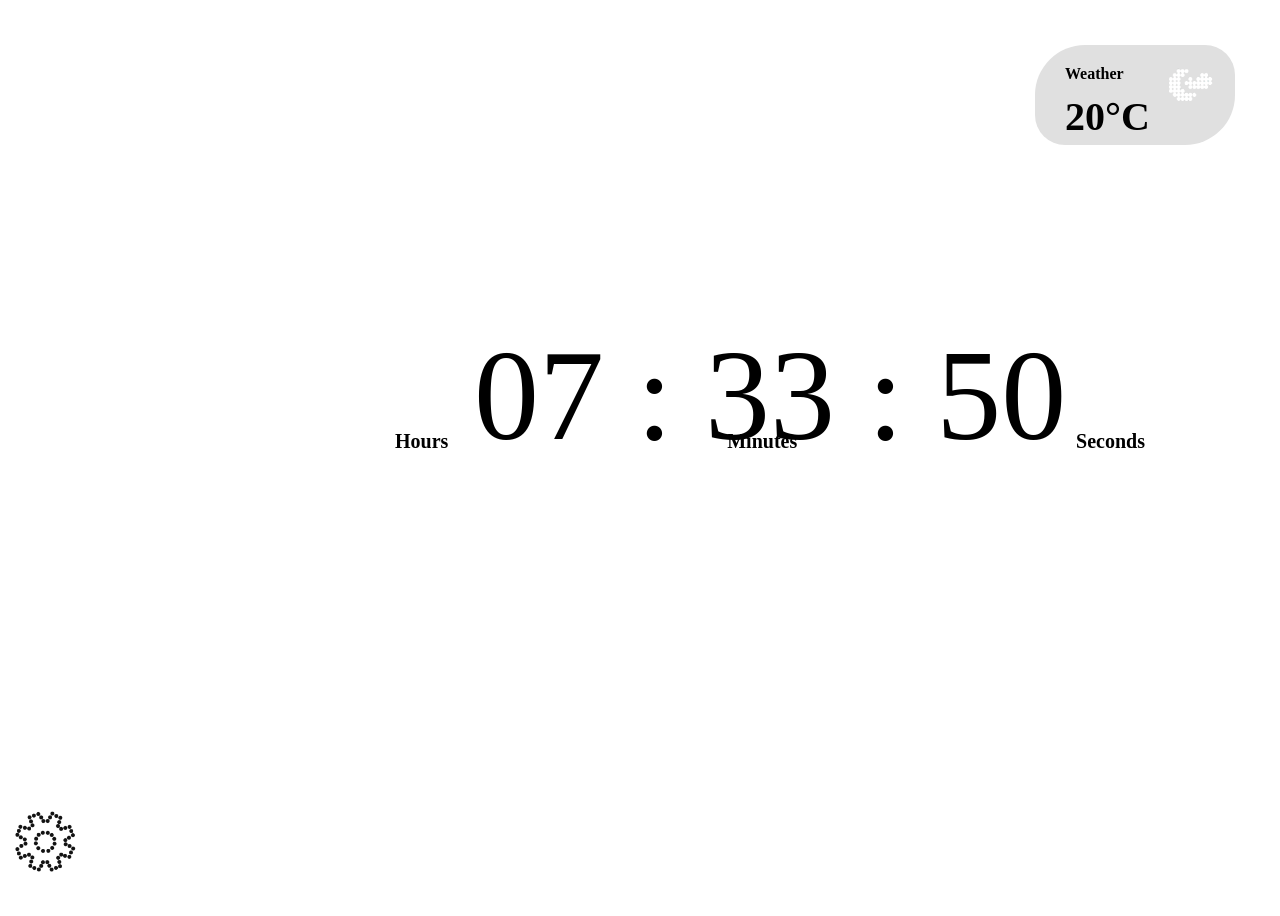
==== index.html @ 51e3089b "Update index.html" ====
<!DOCTYPE html>
<html lang="en">
<head>
    <meta charset="UTF-8">
    <meta name="viewport" content="width=device-width, initial-scale=1.0">
    <title>my clock</title>
    <link rel="stylesheet" href="clock.css">
</head>
<body>
    <div class="container">
        <h1 id="time">
            <span id="hrs"></span> :
            <span id="mins">00</span> :
            <span id="secs">00</span>
        </h1>
        <div class="name">
            <h4 class="hour">Hours</h4>
            <h4 class="minutes">Minutes</h4>
            <h4 class="seconds">Seconds</h4>
        </div>
    </div>
    <div class="weather">
        <h4 id="weatherTitle">Weather</h4>
        <img src="weather_night.png" id="weatherImg">
        <h1 id="temperature">20°C</h1>
    </div>
    <div id="pomodoro">
        <h1 id="timer">
            <span id="timerMinutes">25</span> :
            <span id="timerSeconds">00</span>
        </h1>
        <div class="name2">
            <h4 class="minutes">Minutes</h4>
            <h4 class="seconds">Seconds</h4>
        </div>
        <div id="controls2">
            <button id="start" onclick="updateTimer('start')" class="controlBtns2">Start</button>
            <button id="pause" onclick="updateTimer('pause')" class="controlBtns2">Pause</button>
            <img id="reset" src="restart symbol(black).png" alt="" onclick="updateTimer('reset')">
            <img id="edit" src="edit.png" alt="" onclick="menu()">
        </div>
    </div>
    <div class="option">
        <div class="pomodoroWrapper">
            <button id="theme" class="optionBtns" onclick="changeTheme()">Toggle Theme</button>
            <button id="change" class="optionBtns" onclick="goAway()">Pomodoro</button>
        </div>
        <img src="settings.png" alt="" id="settings">
    </div>
    <div class="background">

    </div>
    <div id="editOptions">
        <div id="menu">
            <button id="forTime" class="menuBtn">Pomodoro</button>
        </div>
        <div id="menuInterface">
            <div id="forTimeInterface">
                <img src="cross.png" alt="" id="cut" onclick="exitMenu()">
                <div id="timeEdit">
                    <div id="timeEditContainer">
                        <div>
                            <input type="number" id="userDefinedHrs" class="timeEditInput" value="00">
                            <h6 class="timeEditCaptions">Hrs</h6>
                        </div>
                        <div>
                            <input type="number" id="userDefinedMins" class="timeEditInput" value="25">
                            <h6 class="timeEditCaptions">Mins</h6>
                        </div>
                        <div>
                            <input type="number" id="userDefinedSecs" class="timeEditInput" value="00">
                            <h6 class="timeEditCaptions">Secs</h6>
                        </div>
                    </div>
                    <button id="update" onclick="updateValue()">Update</button>
                </div>
            </div>
        </div>
    </div>
    <script src="clock.js"></script>
</body>
</html>
---- clock.css ----
body {
    /* background: #000000; */
    /* background: linear-gradient(180deg, rgba(0, 0, 0, 1) 0%, rgba(255, 255, 255, 1) 100%); */
    background-color: white;
    min-height: 100vh;
    max-height: 100vh;
    align-items: center;
    font-family: "LED Counter 7";
    transition: all 0.6s ease-in-out;
    color: black;
}
.container {
    /* border: 2px solid  black; */
    position: absolute;
    top: 30vh;
    left: 30vh;
    height: 250px;
    width: 1000px;
    margin-top: 50px;
    transition: all 0.8s cubic-bezier(0.25, 1, 0.5, 1);
}

.container.show{
    height : 100px;
    width : 500px;
    top : 80vh;
    left :60vh;
    transition: all 0.8s cubic-bezier(0.25, 1, 0.5, 1);
}
#time {
    font-family: "LED Counter 7";
    font-weight: normal;
    font-size: 130px;
    height: 110px;
    text-align: center;
    margin: auto;
    /* border: 1px solid blue; */
    transition: all 0.8s cubic-bezier(0.25, 1, 0.5, 1);
}
#time.show {
    font-size: 50px;
    height: 50px;
    transition: all 0.8s cubic-bezier(0.25, 1, 0.5, 1);
}
.name {
    display: flex;
    flex-direction: row;
    justify-content: space-between;
    width: 750px; 
    margin: auto;
    font-family: "LED Counter 7";
    font-size: 20px;
    /* border: 2px solid red; */
    transition: all 0.8s cubic-bezier(0.25, 1, 0.5, 1);;
}
.name.show{
    width: 300px;
    height:30px;
    font-size:  15px;
    margin-right:  auto;
    margin-left: auto;
    transition: all 0.8s cubic-bezier(0.25, 1, 0.5, 1);
}


.weather {
    height: 100px;
    width: 200px;
    background-color: #E0E0E0;
    position: absolute;
    /* border: 1px solid red; */
    top: 5vh;
    color: black;
    right: 5vh;
    border-top-left-radius: 50px;
    border-bottom-right-radius: 50px;
    border-top-right-radius: 30px;
    border-bottom-left-radius: 30px;
    transition: all 0.5s ease-in-out, bottom 0.5s ease-in-out;
}
#weatherTitle {
    margin-left: 30px;
    margin-bottom: 0px;
    margin-top: 20px;
    transition: all 0.3s ease-in-out;
}
#weatherImg  {
    width: 50px;
    position: absolute;
    top:20px;
    right: 20px;
    object-fit: cover;
    object-position: center;
}
#temperature {
    margin-left: 30px;
    margin-top: 10px;
    font-size: 40px;
    transition: all 0.3s ease-in-out;
}

h4{
    margin-top: 0px;
}

#pomodoro {
    position: absolute;
    display: flex;
    flex-direction: column;
    align-items: center;
    top: 40vh;
    left: 49vh;
    margin: auto;
    width: 700px;
    height: 30vh;
    opacity: 0;
    transform: scale(0.8);
    pointer-events: none;
    transition: all 0.3s ease-in-out;
    /* border: 1px solid red; */
}
#pomodoro.show {
    opacity: 1;
    transform: scale(1);
    transition: all 1s ease-in-out;
    pointer-events: auto;
}

#controls2 {
    /* border: 1px solid red; */
    width: 45vh;
    display: flex;
    justify-content: space-evenly;
    align-items: center;
}
#timer {
    font-family: "LED Counter 7";
    font-weight: normal;
    font-size: 130px;
    height: 110px;
    text-align: center;
    margin: auto;
    /* border: 1px solid blue; */
    transition: all 0.6s ease-in-out;
}
.name2 {
    display: flex;
    flex-direction: row;
    justify-content: space-evenly;
    width: 700px; 
    gap: 140px;
    font-family: "LED Counter 7";
    font-size: 20px;
    /* border: 2px solid red; */
    transition: all 0.6s ease-in-out;
}
.controlBtns {
    height: 7vh;
    width: 14vh;
    border-radius: 25vh;
    background-color: black;
    color:white;
    font-family: 'LED Counter 7';
    font-size: 2vh;

}
.controlBtns2 {
    height: 7vh;
    width: 14vh;
    border-radius: 25vh;
    border: 2px solid black;
    background-color: white;
    color:black;
    font-family: 'LED Counter 7';
    font-size: 3vh;
    transition: all 0.6s ease-in-out;
}
#reset {
    width: 7vh;
    height: 6.4vh;
    /* border: 1px solid red; */
}
#reset:hover {
    cursor: pointer;
    transform: rotate(10deg);
    transition: all 0.3s ease-in-out;
}
#reset.rotate360 {
    transform: rotate(360deg);
    transition: all 0.6s ease-in; 
}
#edit {
    width: 7vh;
    height: 6.4vh;
    /* border: 1px solid red; */
}
#edit:hover {
    cursor: pointer;
    transform: rotate(10deg);
    transition: all 0.3s ease-in-out;
}
#edit.rotate360 {
    transform: rotate(360deg);
    transition: all 0.6s ease-in; 
}
.controlBtns:hover {
    scale: 1.05;
    transition: 0.3s ease-in-out;
    cursor:pointer;
}
.controlBtns2:hover {
    scale: 1.05;
    transition: 0.3s ease-in-out;
    cursor:pointer;
}
.controls {
    display: flex;
    flex-direction: column;
    justify-content: space-evenly;
    width: 16vh;
    height: 15vh;
    /* border: 1px solid green; */
    opacity: 0;
    pointer-events: none;
    transform: translateY(50px);
    transition: all 0.8s ease-in-out;
}
.controls.show {
    opacity: 1;
    transform: translateY(0px);
    pointer-events: auto;
}
#settings {
    height: 8vh;
    transform: rotate(0deg);
    transition: all 0.3s ease-in-out;
}
#settings:hover {
    cursor: pointer;
    transform: rotate(10deg);
}
.pomodoroWrapper {
    border: 2px solid black;
    border-radius: 2vh;
    width: 30vh;
    /* height: 20vh; */
    display: flex;
    flex-direction: column;
    opacity: 0;
    transition: all 0.5s ease-in-out;
}
.pomodoroWrapper.show {
    opacity: 1;
}
.option {
    height: 20vh;
    width: 35vh;
    /* border: 1px solid blueviolet; */
    position: absolute;
    bottom: 1vh;
    left: 1vh;
}

.optionBtns  {
    height: 5vh;
    text-align: left;
    padding-left: 2vh;
    font-family: "LED Counter 7";
    font-weight: bold;
    background: none;
    border: NONE;
    transition: all 0.5s ease-in-out;
}
.optionBtns:hover {
    cursor: pointer;
}

#editOptions {
    position: fixed;
    top: 50%;
    left: 50%;
    transform: translate(-50%, -50%);
    height: 30vh;
    width: 50vh;
    border: 1px solid black;
    border-radius: 10px;
    background-color: white;
    display: flex;
    overflow: hidden;
    box-shadow: 5px 5px 20px 5px black;
    opacity: 0;
    pointer-events: none;
    transition: all 0.5s ease-in-out;
}
#editOptions.show {
    opacity: 1;
    pointer-events: all;
}

.background {
    height: 100vh;
    width: 100vw;
    /* border: 5px solid red; */
    backdrop-filter: blur(5px);
    opacity: 0;
    pointer-events: none;
    transition: all 0.3s ease-in-out;
}
.background.show {
    opacity: 1;
    pointer-events: all;
}
#menu {
    width: 30%;
    background-color: black;
    color: white;
    /* border:1px solid red; */
}
#menuInterface {
    width: 70%;
    background-color: rgb(68, 68, 68);
    /* border:1px solid red; */
}
#forTime{
    background-color: black;
    border: none;
}
.menuBtn {
    color: white;
    font-family: "LED Counter 7";
    font-size: 2vh;
    padding-top: 2vh;
    padding-left: 2vh;
}
.menuBtn:hover {
    cursor: pointer;
    
}
#forTimeInterface {
    height: 100%;
    width: 100%;
    background-color: none;
}
#timeEdit{
    display: flex;
    flex-direction: column;
    align-items: center;
    width: 70%;
    height: 40%;
    margin-top: 2vh;
    margin-left: 2vh;
    /* border: 1px solid red; */
}
.timeEditInput {
    width: 50px;
    height: 20px;
    border: 1px solid black;
    border-radius: 5px;
    text-align: right;
    font-size: medium;
}
.timeEditCaptions{
    text-align: center;
    width: 40px;
    margin-top: 2px;
    margin-left: 7px;
    color: white;
    font-weight: normal;
    font-size: 15px;
    /* border: 1px solid lime; */
}
#update {
    border: 1px solid black;
    background-color: black;
    border-radius: 20px;
    height: 30px;
    width: 100px;
    color: white;
    font-family: "LED Counter 7";
}
#update {
    cursor: pointer;
}
#cut {
    position: absolute;
    height: 3vh;
    top: 1vh;
    right: 1vh;
    cursor: pointer;
}
#timeEditContainer {
    display: flex;
    justify-content: space-around;
    height: 7vh;
    width: 100%;
    /* border: 1px solid blue; */
}
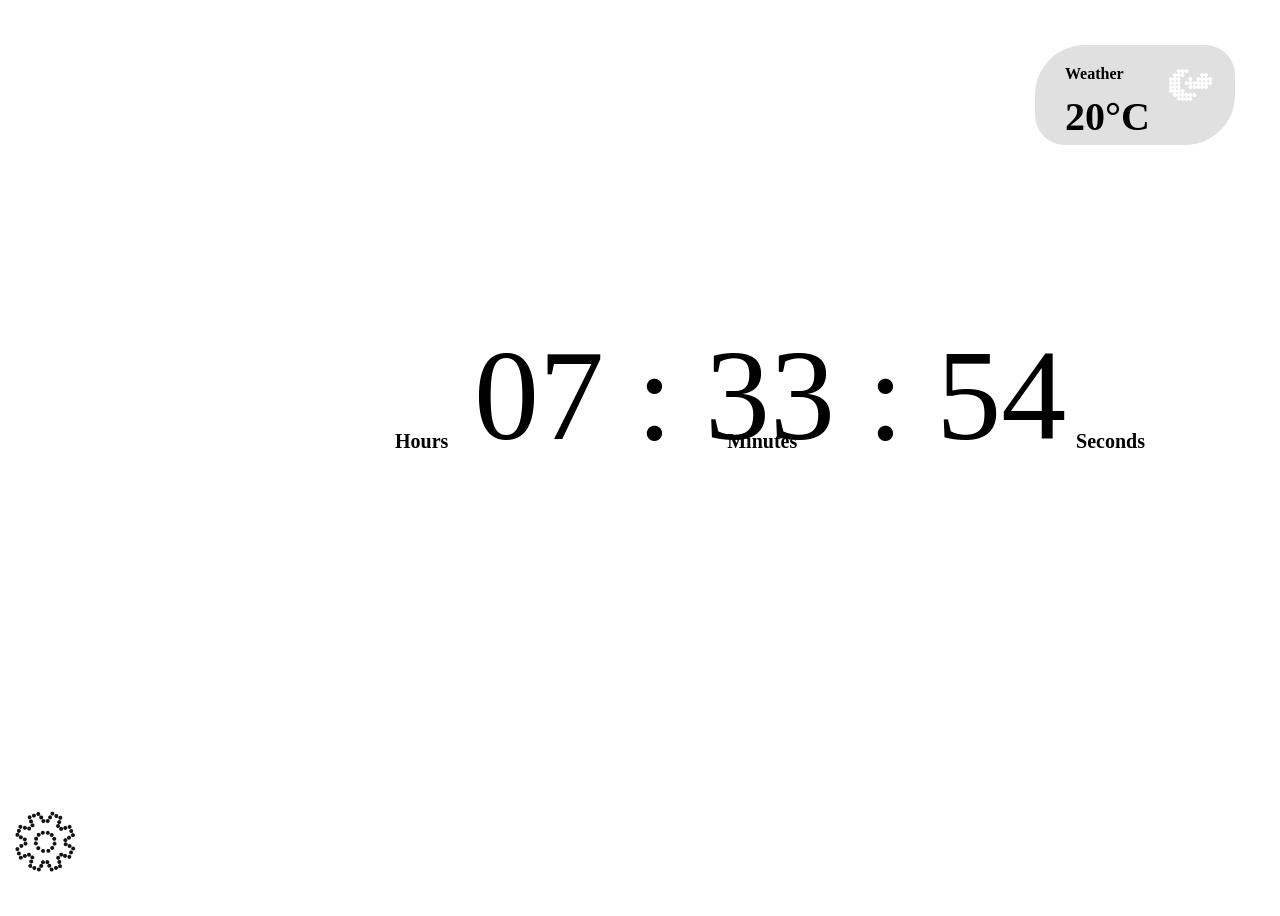
==== commit e3c06b0a: "Repaired the path to CSS and JS file" ====
--- a/index.html
+++ b/index.html
@@ -4,7 +4,7 @@
     <meta charset="UTF-8">
     <meta name="viewport" content="width=device-width, initial-scale=1.0">
     <title>my clock</title>
-    <link rel="stylesheet" href="clock.css">
+    <link rel="stylesheet" href="/CSS/clock.css">
 </head>
 <body>
     <div class="container">
@@ -77,6 +77,6 @@
             </div>
         </div>
     </div>
-    <script src="clock.js"></script>
+    <script src="/JS/clock.js"></script>
 </body>
-</html>+</html>
--- a/CSS/clock.css
+++ b/CSS/clock.css
@@ -0,0 +1,397 @@
+body {
+    /* background: #000000; */
+    /* background: linear-gradient(180deg, rgba(0, 0, 0, 1) 0%, rgba(255, 255, 255, 1) 100%); */
+    background-color: white;
+    min-height: 100vh;
+    max-height: 100vh;
+    align-items: center;
+    font-family: "LED Counter 7";
+    transition: all 0.6s ease-in-out;
+    color: black;
+}
+.container {
+    /* border: 2px solid  black; */
+    position: absolute;
+    top: 30vh;
+    left: 30vh;
+    height: 250px;
+    width: 1000px;
+    margin-top: 50px;
+    transition: all 0.8s cubic-bezier(0.25, 1, 0.5, 1);
+}
+
+.container.show{
+    height : 100px;
+    width : 500px;
+    top : 80vh;
+    left :60vh;
+    transition: all 0.8s cubic-bezier(0.25, 1, 0.5, 1);
+}
+#time {
+    font-family: "LED Counter 7";
+    font-weight: normal;
+    font-size: 130px;
+    height: 110px;
+    text-align: center;
+    margin: auto;
+    /* border: 1px solid blue; */
+    transition: all 0.8s cubic-bezier(0.25, 1, 0.5, 1);
+}
+#time.show {
+    font-size: 50px;
+    height: 50px;
+    transition: all 0.8s cubic-bezier(0.25, 1, 0.5, 1);
+}
+.name {
+    display: flex;
+    flex-direction: row;
+    justify-content: space-between;
+    width: 750px; 
+    margin: auto;
+    font-family: "LED Counter 7";
+    font-size: 20px;
+    /* border: 2px solid red; */
+    transition: all 0.8s cubic-bezier(0.25, 1, 0.5, 1);;
+}
+.name.show{
+    width: 300px;
+    height:30px;
+    font-size:  15px;
+    margin-right:  auto;
+    margin-left: auto;
+    transition: all 0.8s cubic-bezier(0.25, 1, 0.5, 1);
+}
+
+
+.weather {
+    height: 100px;
+    width: 200px;
+    background-color: #E0E0E0;
+    position: absolute;
+    /* border: 1px solid red; */
+    top: 5vh;
+    color: black;
+    right: 5vh;
+    border-top-left-radius: 50px;
+    border-bottom-right-radius: 50px;
+    border-top-right-radius: 30px;
+    border-bottom-left-radius: 30px;
+    transition: all 0.5s ease-in-out, bottom 0.5s ease-in-out;
+}
+#weatherTitle {
+    margin-left: 30px;
+    margin-bottom: 0px;
+    margin-top: 20px;
+    transition: all 0.3s ease-in-out;
+}
+#weatherImg  {
+    width: 50px;
+    position: absolute;
+    top:20px;
+    right: 20px;
+    object-fit: cover;
+    object-position: center;
+}
+#temperature {
+    margin-left: 30px;
+    margin-top: 10px;
+    font-size: 40px;
+    transition: all 0.3s ease-in-out;
+}
+
+h4{
+    margin-top: 0px;
+}
+
+#pomodoro {
+    position: absolute;
+    display: flex;
+    flex-direction: column;
+    align-items: center;
+    top: 40vh;
+    left: 49vh;
+    margin: auto;
+    width: 700px;
+    height: 30vh;
+    opacity: 0;
+    transform: scale(0.8);
+    pointer-events: none;
+    transition: all 0.3s ease-in-out;
+    /* border: 1px solid red; */
+}
+#pomodoro.show {
+    opacity: 1;
+    transform: scale(1);
+    transition: all 1s ease-in-out;
+    pointer-events: auto;
+}
+
+#controls2 {
+    /* border: 1px solid red; */
+    width: 45vh;
+    display: flex;
+    justify-content: space-evenly;
+    align-items: center;
+}
+#timer {
+    font-family: "LED Counter 7";
+    font-weight: normal;
+    font-size: 130px;
+    height: 110px;
+    text-align: center;
+    margin: auto;
+    /* border: 1px solid blue; */
+    transition: all 0.6s ease-in-out;
+}
+.name2 {
+    display: flex;
+    flex-direction: row;
+    justify-content: space-evenly;
+    width: 700px; 
+    gap: 140px;
+    font-family: "LED Counter 7";
+    font-size: 20px;
+    /* border: 2px solid red; */
+    transition: all 0.6s ease-in-out;
+}
+.controlBtns {
+    height: 7vh;
+    width: 14vh;
+    border-radius: 25vh;
+    background-color: black;
+    color:white;
+    font-family: 'LED Counter 7';
+    font-size: 2vh;
+
+}
+.controlBtns2 {
+    height: 7vh;
+    width: 14vh;
+    border-radius: 25vh;
+    border: 2px solid black;
+    background-color: white;
+    color:black;
+    font-family: 'LED Counter 7';
+    font-size: 3vh;
+    transition: all 0.6s ease-in-out;
+}
+#reset {
+    width: 7vh;
+    height: 6.4vh;
+    /* border: 1px solid red; */
+}
+#reset:hover {
+    cursor: pointer;
+    transform: rotate(10deg);
+    transition: all 0.3s ease-in-out;
+}
+#reset.rotate360 {
+    transform: rotate(360deg);
+    transition: all 0.6s ease-in; 
+}
+#edit {
+    width: 7vh;
+    height: 6.4vh;
+    /* border: 1px solid red; */
+}
+#edit:hover {
+    cursor: pointer;
+    transform: rotate(10deg);
+    transition: all 0.3s ease-in-out;
+}
+#edit.rotate360 {
+    transform: rotate(360deg);
+    transition: all 0.6s ease-in; 
+}
+.controlBtns:hover {
+    scale: 1.05;
+    transition: 0.3s ease-in-out;
+    cursor:pointer;
+}
+.controlBtns2:hover {
+    scale: 1.05;
+    transition: 0.3s ease-in-out;
+    cursor:pointer;
+}
+.controls {
+    display: flex;
+    flex-direction: column;
+    justify-content: space-evenly;
+    width: 16vh;
+    height: 15vh;
+    /* border: 1px solid green; */
+    opacity: 0;
+    pointer-events: none;
+    transform: translateY(50px);
+    transition: all 0.8s ease-in-out;
+}
+.controls.show {
+    opacity: 1;
+    transform: translateY(0px);
+    pointer-events: auto;
+}
+#settings {
+    height: 8vh;
+    transform: rotate(0deg);
+    transition: all 0.3s ease-in-out;
+}
+#settings:hover {
+    cursor: pointer;
+    transform: rotate(10deg);
+}
+.pomodoroWrapper {
+    border: 2px solid black;
+    border-radius: 2vh;
+    width: 30vh;
+    /* height: 20vh; */
+    display: flex;
+    flex-direction: column;
+    opacity: 0;
+    transition: all 0.5s ease-in-out;
+}
+.pomodoroWrapper.show {
+    opacity: 1;
+}
+.option {
+    height: 20vh;
+    width: 35vh;
+    /* border: 1px solid blueviolet; */
+    position: absolute;
+    bottom: 1vh;
+    left: 1vh;
+}
+
+.optionBtns  {
+    height: 5vh;
+    text-align: left;
+    padding-left: 2vh;
+    font-family: "LED Counter 7";
+    font-weight: bold;
+    background: none;
+    border: NONE;
+    transition: all 0.5s ease-in-out;
+}
+.optionBtns:hover {
+    cursor: pointer;
+}
+
+#editOptions {
+    position: fixed;
+    top: 50%;
+    left: 50%;
+    transform: translate(-50%, -50%);
+    height: 30vh;
+    width: 50vh;
+    border: 1px solid black;
+    border-radius: 10px;
+    background-color: white;
+    display: flex;
+    overflow: hidden;
+    box-shadow: 5px 5px 20px 5px black;
+    opacity: 0;
+    pointer-events: none;
+    transition: all 0.5s ease-in-out;
+}
+#editOptions.show {
+    opacity: 1;
+    pointer-events: all;
+}
+
+.background {
+    height: 100vh;
+    width: 100vw;
+    /* border: 5px solid red; */
+    backdrop-filter: blur(5px);
+    opacity: 0;
+    pointer-events: none;
+    transition: all 0.3s ease-in-out;
+}
+.background.show {
+    opacity: 1;
+    pointer-events: all;
+}
+#menu {
+    width: 30%;
+    background-color: black;
+    color: white;
+    /* border:1px solid red; */
+}
+#menuInterface {
+    width: 70%;
+    background-color: rgb(68, 68, 68);
+    /* border:1px solid red; */
+}
+#forTime{
+    background-color: black;
+    border: none;
+}
+.menuBtn {
+    color: white;
+    font-family: "LED Counter 7";
+    font-size: 2vh;
+    padding-top: 2vh;
+    padding-left: 2vh;
+}
+.menuBtn:hover {
+    cursor: pointer;
+    
+}
+#forTimeInterface {
+    height: 100%;
+    width: 100%;
+    background-color: none;
+}
+#timeEdit{
+    display: flex;
+    flex-direction: column;
+    align-items: center;
+    width: 70%;
+    height: 40%;
+    margin-top: 2vh;
+    margin-left: 2vh;
+    /* border: 1px solid red; */
+}
+.timeEditInput {
+    width: 50px;
+    height: 20px;
+    border: 1px solid black;
+    border-radius: 5px;
+    text-align: right;
+    font-size: medium;
+}
+.timeEditCaptions{
+    text-align: center;
+    width: 40px;
+    margin-top: 2px;
+    margin-left: 7px;
+    color: white;
+    font-weight: normal;
+    font-size: 15px;
+    /* border: 1px solid lime; */
+}
+#update {
+    border: 1px solid black;
+    background-color: black;
+    border-radius: 20px;
+    height: 30px;
+    width: 100px;
+    color: white;
+    font-family: "LED Counter 7";
+}
+#update {
+    cursor: pointer;
+}
+#cut {
+    position: absolute;
+    height: 3vh;
+    top: 1vh;
+    right: 1vh;
+    cursor: pointer;
+}
+#timeEditContainer {
+    display: flex;
+    justify-content: space-around;
+    height: 7vh;
+    width: 100%;
+    /* border: 1px solid blue; */
+}
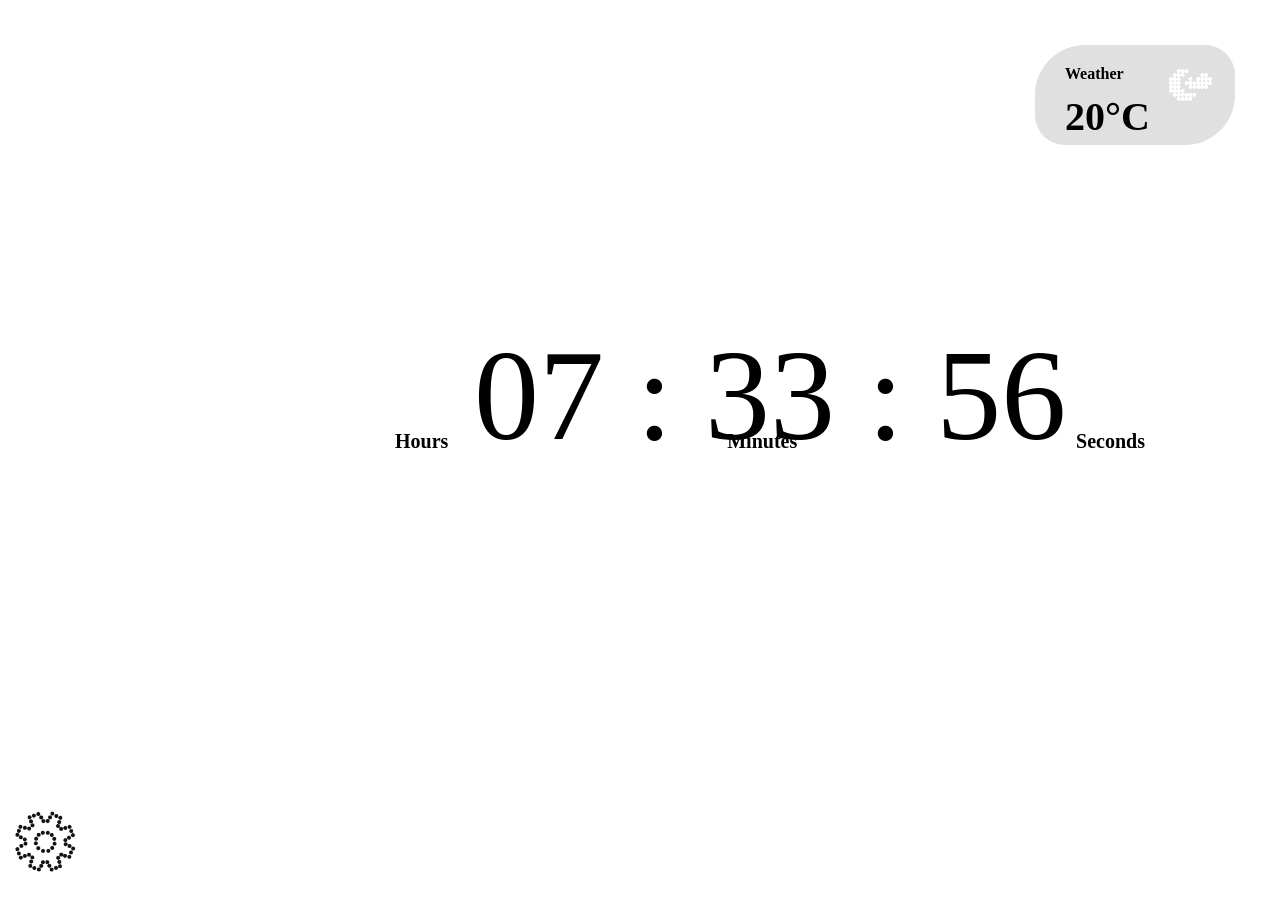
==== commit 4fcf5f87: "Repaired the path to CSS and JS file" ====
--- a/index.html
+++ b/index.html
@@ -4,7 +4,7 @@
     <meta charset="UTF-8">
     <meta name="viewport" content="width=device-width, initial-scale=1.0">
     <title>my clock</title>
-    <link rel="stylesheet" href="/CSS/clock.css">
+    <link rel="stylesheet" href="CSS/clock.css">
 </head>
 <body>
     <div class="container">
@@ -77,6 +77,6 @@
             </div>
         </div>
     </div>
-    <script src="/JS/clock.js"></script>
+    <script src="JS/clock.js"></script>
 </body>
 </html>
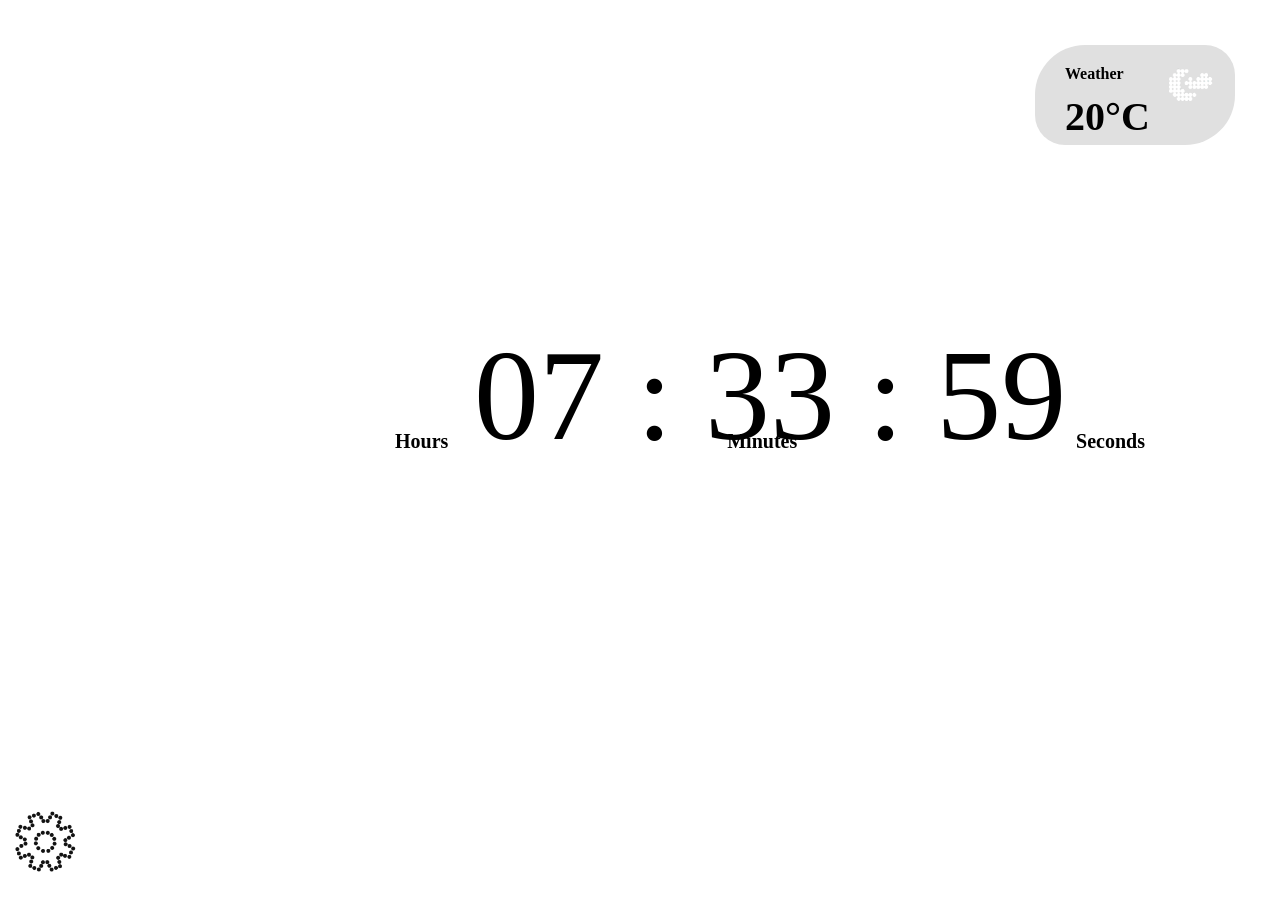
==== commit 75e5d554: "repaired path for assets" ====
--- a/index.html
+++ b/index.html
@@ -21,7 +21,7 @@
     </div>
     <div class="weather">
         <h4 id="weatherTitle">Weather</h4>
-        <img src="weather_night.png" id="weatherImg">
+        <img src="assets/weather_night.png" id="weatherImg">
         <h1 id="temperature">20°C</h1>
     </div>
     <div id="pomodoro">
@@ -36,8 +36,8 @@
         <div id="controls2">
             <button id="start" onclick="updateTimer('start')" class="controlBtns2">Start</button>
             <button id="pause" onclick="updateTimer('pause')" class="controlBtns2">Pause</button>
-            <img id="reset" src="restart symbol(black).png" alt="" onclick="updateTimer('reset')">
-            <img id="edit" src="edit.png" alt="" onclick="menu()">
+            <img id="reset" src="assets/restart symbol(black).png" alt="" onclick="updateTimer('reset')">
+            <img id="edit" src="assets/edit.png" alt="" onclick="menu()">
         </div>
     </div>
     <div class="option">
@@ -45,7 +45,7 @@
             <button id="theme" class="optionBtns" onclick="changeTheme()">Toggle Theme</button>
             <button id="change" class="optionBtns" onclick="goAway()">Pomodoro</button>
         </div>
-        <img src="settings.png" alt="" id="settings">
+        <img src="assets/settings.png" alt="" id="settings">
     </div>
     <div class="background">
 
@@ -56,7 +56,7 @@
         </div>
         <div id="menuInterface">
             <div id="forTimeInterface">
-                <img src="cross.png" alt="" id="cut" onclick="exitMenu()">
+                <img src="assets/cross.png" alt="" id="cut" onclick="exitMenu()">
                 <div id="timeEdit">
                     <div id="timeEditContainer">
                         <div>
@@ -79,4 +79,4 @@
     </div>
     <script src="JS/clock.js"></script>
 </body>
-</html>
+</html>
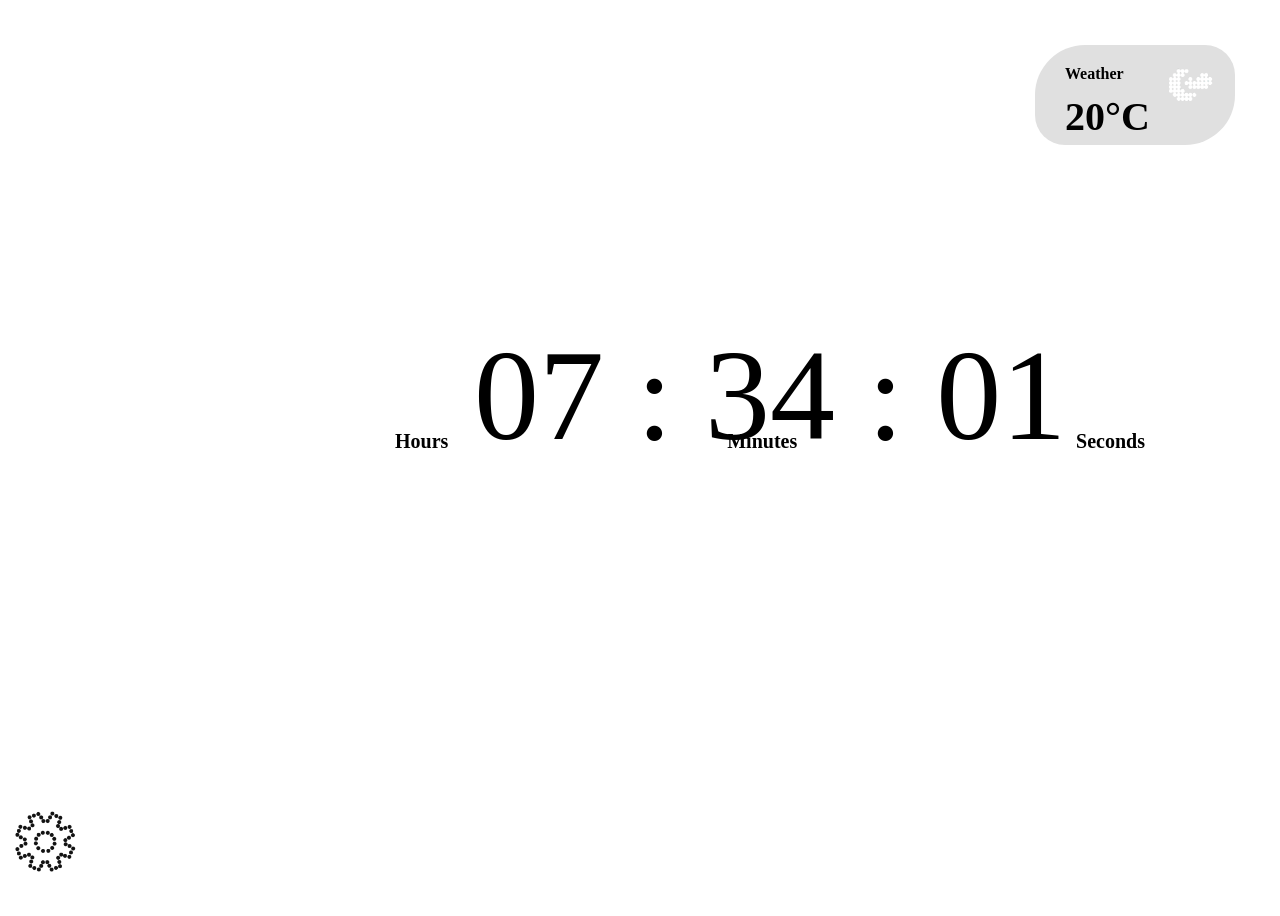
==== commit 1024220c: "Merge branch 'main' of https://github.com/AyushNimbhare/Productivity-Web-App" ====
--- a/index.html
+++ b/index.html
@@ -79,4 +79,4 @@
     </div>
     <script src="JS/clock.js"></script>
 </body>
-</html>+</html>
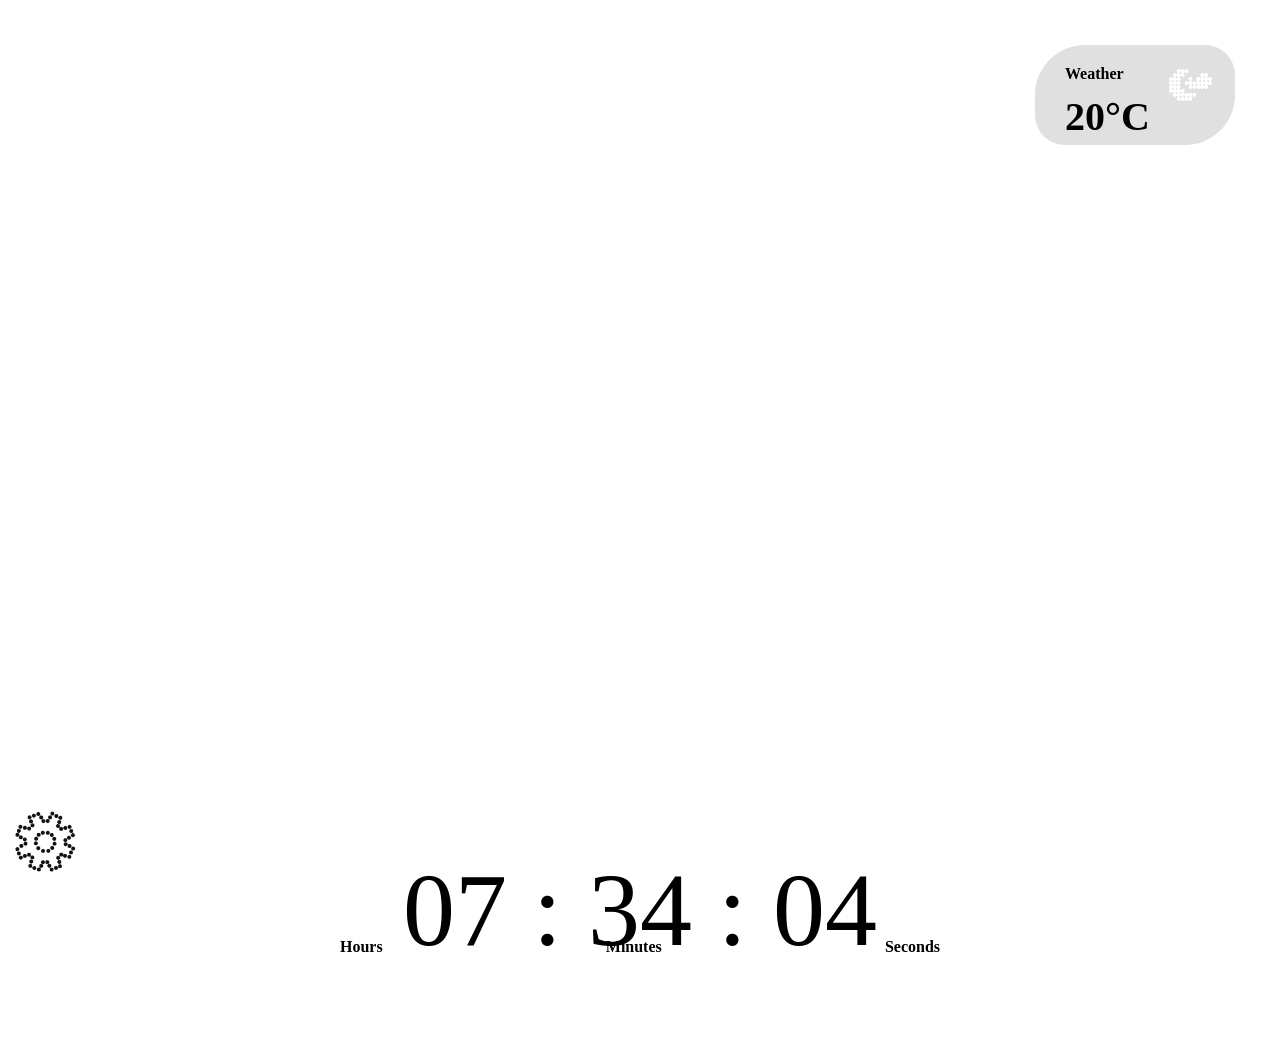
==== commit 382f19be: "Mobile compatability" ====
--- a/index.html
+++ b/index.html
@@ -26,13 +26,15 @@
     </div>
     <div id="pomodoro">
         <h1 id="timer">
-            <span id="timerMinutes">25</span> :
-            <span id="timerSeconds">00</span>
+            <div>
+                <span id="timerMinutes" class="timerElements">25</span>
+                <h4 class="name2">Minutes</h4>
+            </div> :
+            <div>
+                <span id="timerSeconds" class="timerElements">00</span>
+                <h4 class="name2">Seconds</h4>
+            </div>
         </h1>
-        <div class="name2">
-            <h4 class="minutes">Minutes</h4>
-            <h4 class="seconds">Seconds</h4>
-        </div>
         <div id="controls2">
             <button id="start" onclick="updateTimer('start')" class="controlBtns2">Start</button>
             <button id="pause" onclick="updateTimer('pause')" class="controlBtns2">Pause</button>
--- a/CSS/clock.css
+++ b/CSS/clock.css
@@ -2,8 +2,8 @@
     /* background: #000000; */
     /* background: linear-gradient(180deg, rgba(0, 0, 0, 1) 0%, rgba(255, 255, 255, 1) 100%); */
     background-color: white;
-    min-height: 100vh;
-    max-height: 100vh;
+    min-height: 99vh;
+    max-height: 99vh;
     align-items: center;
     font-family: "LED Counter 7";
     transition: all 0.6s ease-in-out;
@@ -12,8 +12,9 @@
 .container {
     /* border: 2px solid  black; */
     position: absolute;
-    top: 30vh;
-    left: 30vh;
+    top : 100%;
+    left :50%;
+    transform: translate(-50%, -50%) scale(0.8);
     height: 250px;
     width: 1000px;
     margin-top: 50px;
@@ -23,8 +24,9 @@
 .container.show{
     height : 100px;
     width : 500px;
-    top : 80vh;
-    left :60vh;
+    top : 89%;
+    left :50%;
+    transform: translate(-50%, -50%) scale(1);
     transition: all 0.8s cubic-bezier(0.25, 1, 0.5, 1);
 }
 #time {
@@ -108,26 +110,25 @@
     display: flex;
     flex-direction: column;
     align-items: center;
-    top: 40vh;
-    left: 49vh;
-    margin: auto;
-    width: 700px;
+    top: 50%;
+    left: 50%;
+    transform: translate(-50%, -50%) scale(0.8);
+    width: 500px;
     height: 30vh;
     opacity: 0;
-    transform: scale(0.8);
     pointer-events: none;
     transition: all 0.3s ease-in-out;
-    /* border: 1px solid red; */
+    border: 1px solid red;
 }
 #pomodoro.show {
     opacity: 1;
-    transform: scale(1);
+    transform: translate(-50%, -50%) scale(1);
     transition: all 1s ease-in-out;
     pointer-events: auto;
 }
 
 #controls2 {
-    /* border: 1px solid red; */
+    border: 1px solid red;
     width: 45vh;
     display: flex;
     justify-content: space-evenly;
@@ -136,22 +137,29 @@
 #timer {
     font-family: "LED Counter 7";
     font-weight: normal;
-    font-size: 130px;
-    height: 110px;
+    font-size: 15vh;
+    height: 15vh;
+    width: 100%;
     text-align: center;
+    display: flex;
+    justify-content: space-evenly;
     margin: auto;
-    /* border: 1px solid blue; */
+    border: 1px solid blue;
     transition: all 0.6s ease-in-out;
+}
+.timerElements {
+    height: 100%;
+    border: 1px solid green;
 }
 .name2 {
     display: flex;
     flex-direction: row;
     justify-content: space-evenly;
-    width: 700px; 
-    gap: 140px;
+    width: 100%; 
+    gap: 10vh;
     font-family: "LED Counter 7";
     font-size: 20px;
-    /* border: 2px solid red; */
+    border: 2px solid red;
     transition: all 0.6s ease-in-out;
 }
 .controlBtns {
